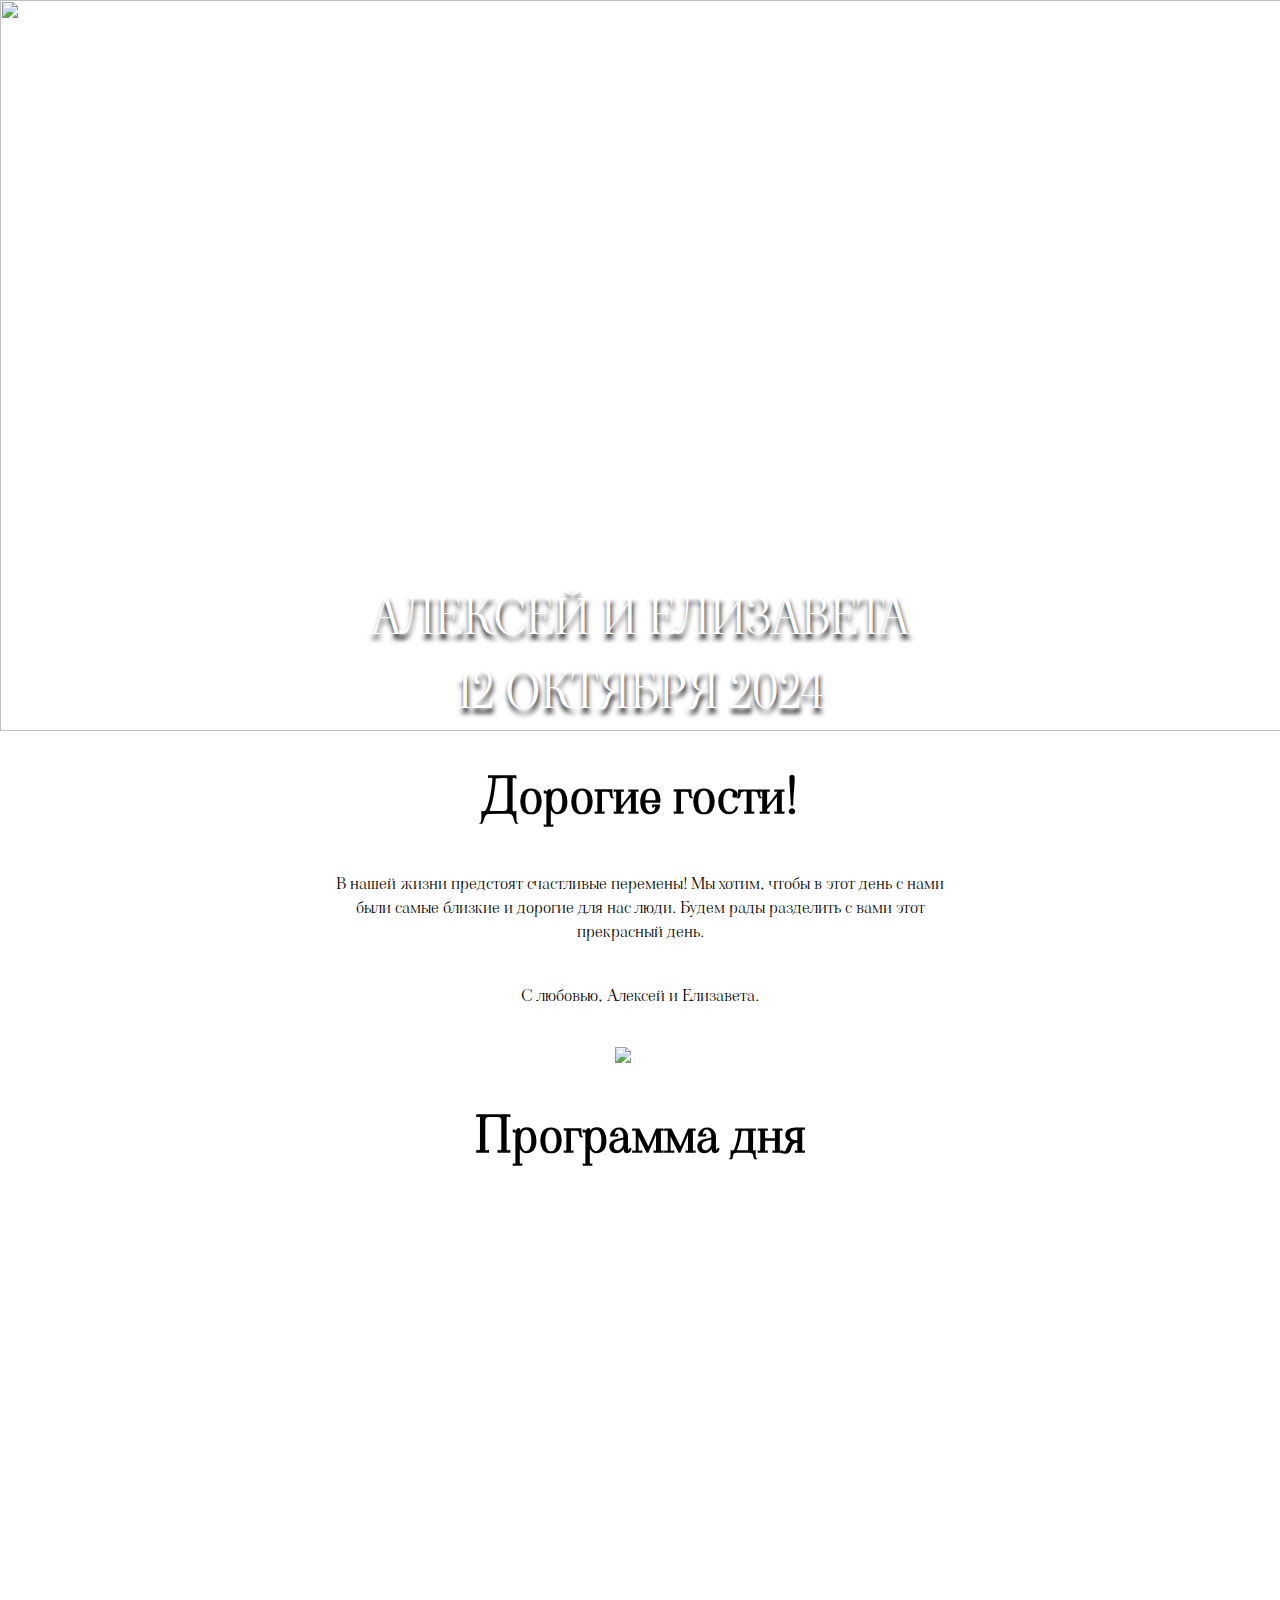
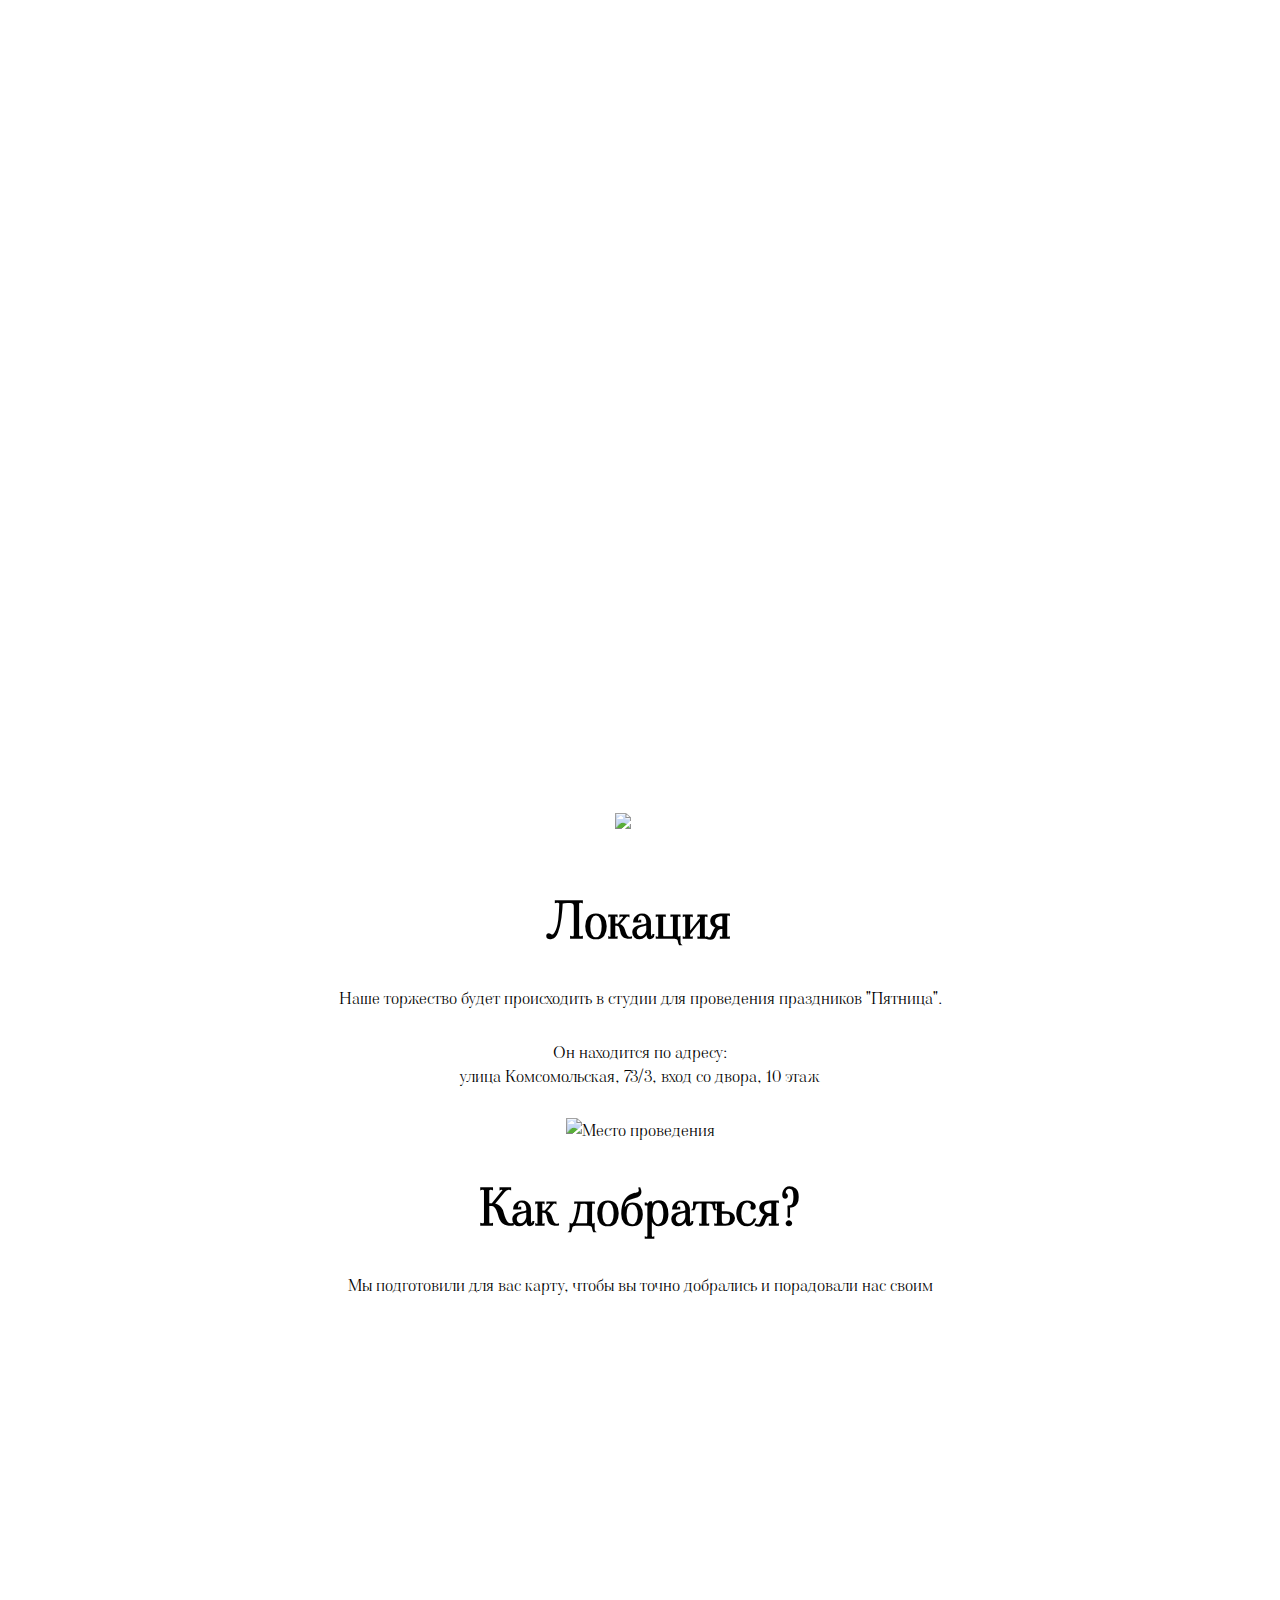
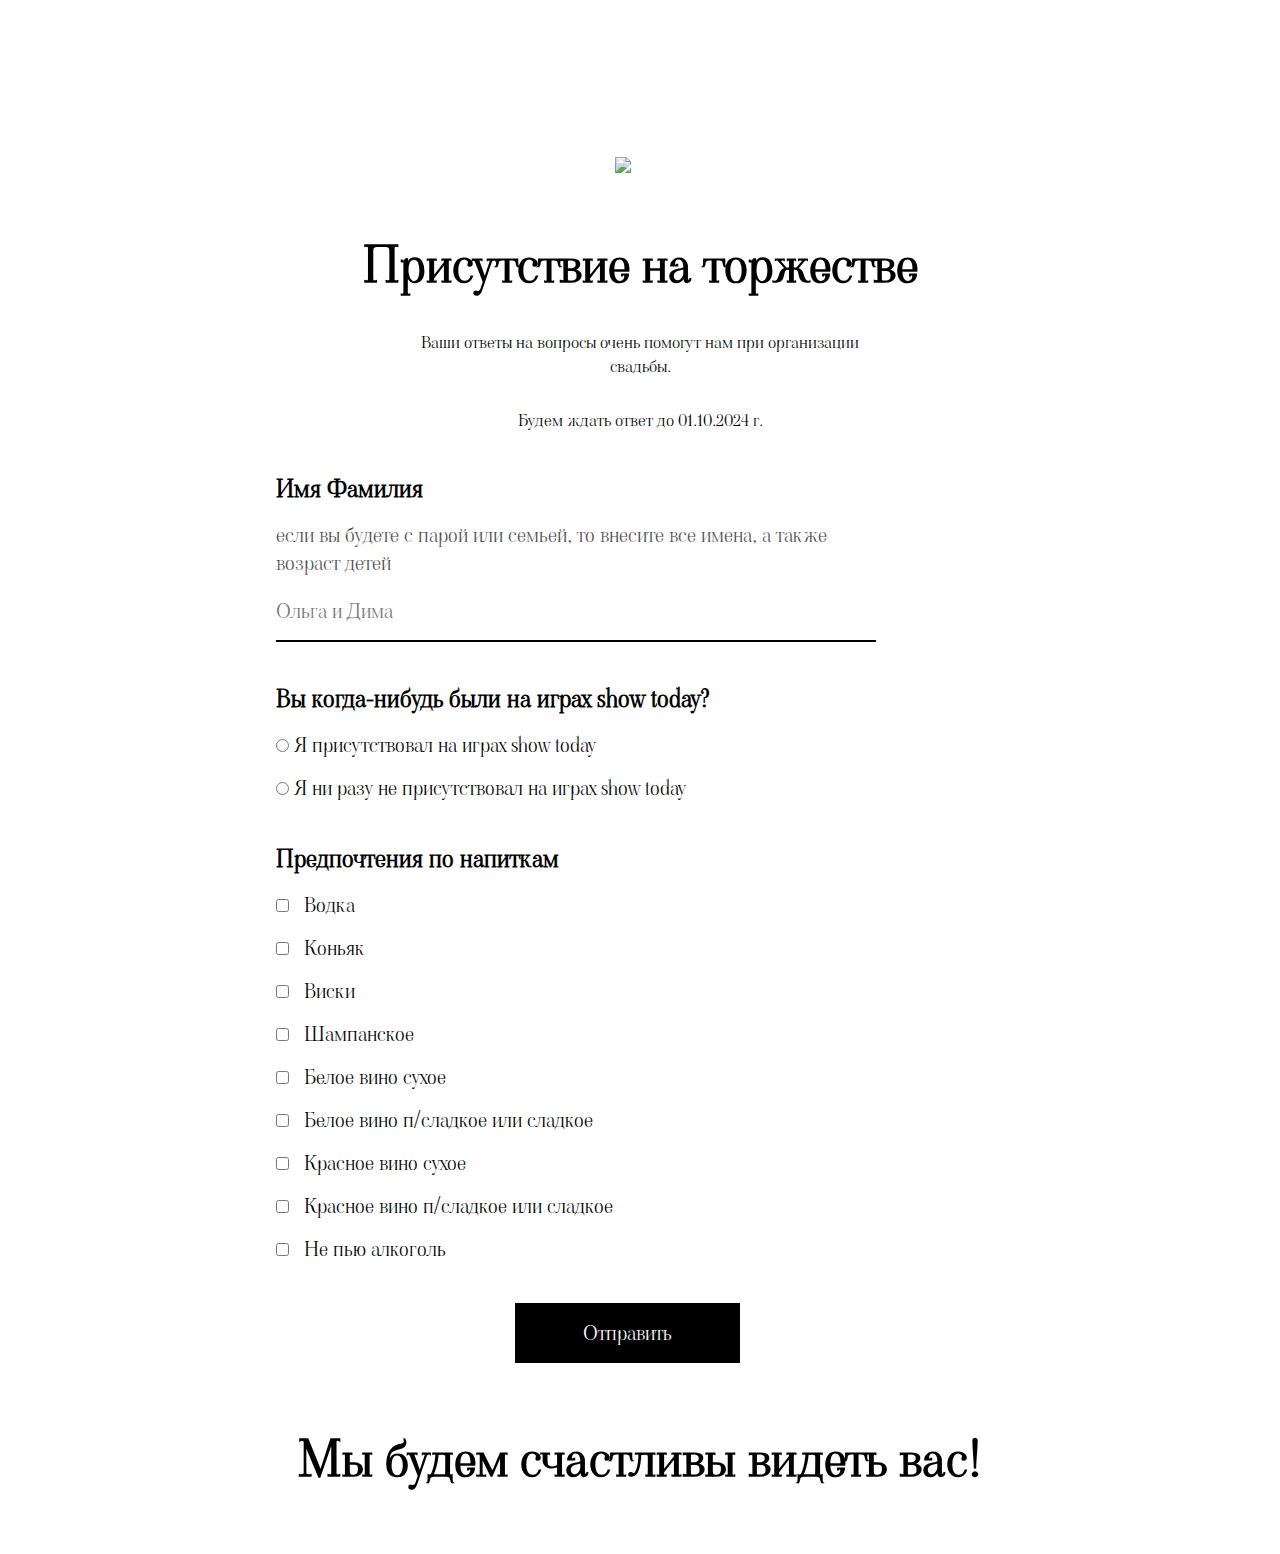
==== Index.html @ 11868c15 "first" ====
<!DOCTYPE html>
<html lang="en">
<head>
  <meta charset="UTF-8">
  <meta name="viewport" content="width=device-width, initial-scale=1.0">
  <link rel="stylesheet" href="./style.css">
  <title>Приглашение</title>
</head>
<body>
  <header class="hidden">
    <div>
      <img src="./Images/Header_Image.jpg" class="image"></img>
    </div>

    <div class="header">
      <div class="header-text">Алексей и Елизавета</div>
      
      <div class="header-text date">12 октября 2024</div>
    </div>
  </header>

  <main>
    <section>
      <div class="timing">
        <div class="timing fade-in-up">
          <div class="title">Дорогие гости!</div>
          
          <div class="text">
            В нашей жизни предстоят счастливые перемены!
            Мы хотим, чтобы в этот день с нами были самые
            близкие и дорогие для нас люди.
            Будем рады разделить с вами этот прекрасный день.
          </div>
        </div>

        <div class="text fade-in-up">С любовью, Алексей и Елизавета.</div>

        <div class="dots">
          <img src="./Images/three-dots.svg">
        </div>

        <div class="title fade-in-up">Программа дня</div>

        <div class="block">
          <div class="event">

            <div class="event-img marker">
              <img src="./Images/Marker.svg">
            </div>

            <div class="event-text">
              <div class="timing-text time">16:00</div>

              <div class="timing-text">Сбор гостей в ЗАГСе</div>

              <div class="timing-text commit">
                Просим взять с собой хорошее настроение и свои улыбки. 
                ЗАГС находится по адресу: ул.Пушкина 62.<br>
                (по желанию)
              </div>
            </div>
          </div>

          <div class="event">
            <div class="event-img">
              <img src="./Images/wedding.svg">
            </div>

            <div class="event-text">
              <div class="timing-text time">16:15</div>

              <div class="timing-text">Свадебная церемония </div>

              <div class="timing-text commit">Вам понадобятся носовые платочки</div>
            </div>
          </div>

          <div class="event">
            <div class="event-img">
              <img src="./Images/party.svg">
            </div>

            <div class="event-text">
              <div class="timing-text time">21:00</div>

              <div class="timing-text">Свадебная вечеринка</div>

              <div class="timing-text commit">Можно расслабиться и получить удовольствие</div>
            </div>
          </div>

          <div class="event">
            <div class="event-img">
              <img src="https://static.tildacdn.com/tild3139-3031-4264-a464-363431303034/LOGO_BLACK_3.png">
            </div>

            <div class="event-text">
              <div class="timing-text time">21:30</div>

              <div class="timing-text">ShowToday</div>

              <div class="timing-text commit">Настал момент развлечений</div>
            </div>
          </div>

          <div class="event">
            <div class="event-img">
              <img src="./Images/dance.svg">
            </div>

            <div class="event-text">
              <div class="timing-text time">23:30</div>

              <div class="timing-text">Отрыв по полной</div>

              <div class="timing-text commit">Вечеринка только начинается</div>
            </div>
          </div>

          <div class="event">
            <div class="event-img">
              <div class="end-img">
                <img src="./Images/End_Event.svg">
              </div>
            </div>

            <div class="event-text">
              <div class="timing-text time">02:00</div>

              <div class="timing-text">Окончание мероприятия</div>

              <div class="timing-text commit">К сожалению, даже такой прекрасный вечер может закончиться</div>
            </div>
          </div>
        </div>

        <div class="dots">
          <img src="./Images/three-dots.svg">
        </div>
      </div>
    </section>

    <section class="location">
      <div class="place">
        <div class="place-text title fade-in-up">Локация</div>

        <div class="place-text fade-in-up">
          Наше торжество будет происходить в студии для проведения праздников "Пятница".
        </div>

        <div class="place-text fade-in-up">
          Он находится по адресу:<br>
          улица Комсомольская, 73/3, вход со двора, 10 этаж
        </div>
        
        <div class="place-img fade-in-up">
          <img src="./Images/Place.jpg" alt="Место проведения">
        </div>
      </div>
      
      <div class="place fade-in-up">
        <div class="place-text title">Как добраться?</div>

        <div class="place-text fade-in-up">
          Мы подготовили для вас карту, чтобы вы точно добрались и порадовали нас своим
        </div>

        <iframe
          class="frame fade-in-up"
          src=
          "https://yandex.ru/map-widget/v1/?um=constructor%3Ade25fb32979e032f935691d5a0a0dca4a76cce56bb07518960fdb84c54fb6873&amp;source=constructor"
          frameborder="0">
        </iframe>
      </div>

      <div class="dots">
        <img src="./Images/three-dots.svg">
      </div>
    </section>

    <section class="location fade-in-up">
      <div class="place">
        <div class="place-text title">Присутствие на торжестве</div>

        <div class="place-text">
          Ваши ответы на вопросы очень помогут нам при организации<br/> свадьбы.
        </div>

        <div class="place-text">Будем ждать ответ до 01.10.2024 г.</div>
      </div>
    </section>

    <form action="telegram.php" method="post" class="form">
      <div class="name fade-in-up" >
        <label class="nameform-text subTitle">Имя Фамилия</label>
        <label  class="form-text subText">если вы будете с парой или семьей, то внесите все имена, а также возраст детей</label>
        <input class="name-input" name="name" required placeholder="Ольга и Дима"></input>
      </div>

      <div class="visit fade-in-up">
        <div class="subTitle">Вы когда-нибудь были на играх show today?</div>
        <label class="form-text">
        <input name="visit" type="radio" name="uniqueRadio">
          <span> Я присутствовал на играх show today</span>
        </label>
        <label class="form-text">
          <input name="visit" type="radio" name="uniqueRadio">
          <span> Я ни разу не присутствовал на играх show today</span>
        </label>
      </div>

      <div class="drink fade-in-up">
        <div class="subTitle">Предпочтения по напиткам</div>
        <label class="container">
          <input name="drink" type="checkbox">

          <span>Водка</span>
      </label>

      <label class="container">
        <input name="drink"type="checkbox">

        <span>Коньяк</span>
      </label>

      <label class="container">
        <input name="drink"type="checkbox">

        <span>Виски</span>
      </label>

      <label class="container">
        <input name="drink" type="checkbox">

        <span>Шампанское</span>
      </label>

      <label class="container">
        <input name="drink" type="checkbox">

        <span>Белое вино сухое</span>
      </label>

      <label class="container">
        <input name="drink" type="checkbox">

        <span>Белое вино п/сладкое или сладкое</span>
      </label>

      <label class="container">
        <input name="drink" type="checkbox">

        <span>Красное вино сухое</span>
      </label>

      <label class="container">
        <input name="drink" type="checkbox">

        <span>Красное вино п/сладкое или сладкое</span>
      </label>

      <label class="container">
        <input name="drink" type="checkbox">

        <span>Не пью алкоголь</span>
      </label>
      </div>
      <button type="submit" class="form-button">
        <span class="button-text">
          Отправить
        </span>
      </button>
    </form>
  </main>
  <footer>
    <div class="footer title">
      Мы будем счастливы видеть вас!
    </div>
  </footer>
  
  <script src="https://code.jquery.com/jquery-3.6.3.js"></script>
  <script src="https://unpkg.com/axios/dist/axios.min.js"></script>
  <script src="./main.js"></script>
</body>
</html>
---- style.css ----
@import url('https://fonts.googleapis.com/css2?family=Viaoda+Libre&display=swap');

* {
	padding: 0px;
	margin: 0px;
	border: none;
}

*,
*::before,
*::after {
	box-sizing: border-box;
}

/* Links */

a, a:link, a:visited  {
    text-decoration: none;
}

a:hover  {
    text-decoration: none;
}

/* Common */

aside, nav, footer, header, section, main {
	display: block;
}

h1, h2, h3, h4, h5, h6, p {
    font-size: inherit;
	font-weight: inherit;
}

ul, ul li {
	list-style: none;
}

img {
	vertical-align: top;
}

img, svg {
	max-width: 100%;
	height: auto;
}

address {
  font-style: normal;
}

/* Form */

input, textarea, button, select {
	font-family: inherit;
    font-size: inherit;
    color: inherit;
    background-color: transparent;
}

input::-ms-clear {
	display: none;
}

button, input[type="submit"] {
    display: inline-block;
    box-shadow: none;
    background-color: transparent;
    background: none;
    cursor: pointer;
}

input:focus, input:active,
button:focus, button:active {
    outline: none;
}

button::-moz-focus-inner {
	padding: 0;
	border: 0;
}

label {
	cursor: pointer;
}

legend {
	display: block;
}

.hidden {
  opacity: 0;
}

header {
  transition: all 5s ease;
}

.image {
  width: 1550px;
  height: 731px;
  background-size: cover;
  object-fit: cover; 
  object-position: center; 
  position: relative;
}

.header {
  display: flex;
  align-items: center;
  justify-content: space-around;
  flex-direction: column;
  position: relative;
  bottom: 150px;
}


.header-text {
  color: #ffffff;
  font-size: 48px;
  font-family: "Viaoda Libre", serif;
  font-style: normal;
  line-height: 1.55;
  font-weight: 400;
  text-transform: uppercase;
  background-position: center center;
  text-shadow: 1px 5px 5px #000;
}

.timing {
  margin-top: -60px;
  display: flex;
  justify-content: center;
  align-items: center;
  flex-direction: column;
  font-size: 17px;
  font-family: "Viaoda Libre", serif;
  gap: 40px;
}

.title {
  font-size: 50px;
  font-style: normal;
  font-weight: 900;
}

@keyframes fadeInUp {
  from {
    transform: translateY(50px);
    opacity: 0;
  }
  to {
    transform: translateY(0);
    opacity: 1;
  }
}

.fade-in-up {
  animation: 0.75s both fadeInUp;
} 

.text {
  display: flex;
  align-items: center;
  justify-content: center;
  text-align: center;
  width: 50%;
}

.dots {
  width: 50px;
  height: 12px; 
}

.block{
  display: flex;
  justify-content: center;
  align-items: center;
  flex-direction: column;
  row-gap: 80px;
  margin: 0 5%;
}
.event {
  display: flex;
  width: 100%;
}

.event-img {
  padding-top: 40px;
  width: 40px;
  height: 40px;
}

.marker {
  height: 33px;
  width: 33px;
}

.event-text {
  padding-left: 30px;
  display: flex;
  justify-content: start;
  flex-direction: column;
  row-gap: 10px;
  font-size: 25px;
  font-family: "Viaoda Libre", serif;
}

.commit {
  font-size: 18px;
  opacity: 0.7;
}

.time {
  font-size: 30px;
  font-weight: 900;
}

.location {
  margin-top: 60px;
  display: flex;
  align-items: center;
  justify-content: center;
  flex-direction: column;
  row-gap: 30px;
}

.frame {
  width: 500px;
  height: 400px;
}

.place {
  display: flex;
  justify-content: center;
  align-items: center;
  flex-direction: column;
  font-size: 17px;
  font-family: "Viaoda Libre", serif;
  text-align: center;
  row-gap: 30px;
}

.place-img {
  object-fit: cover; 
  object-position: bottom; 
  width: 500px;
}

.form {
  display: flex;
  justify-content: center;
  align-items: center;
  flex-direction: column;
  row-gap: 40px;
  margin: 40px 5%;
  font-family: "Viaoda Libre", serif;
  font-size: 20px;
  width: 80%;
}

.name {
  display: flex;
  flex-direction: column;
  justify-content: start;
  align-items: start;
  row-gap: 15px;
  width: 600px;

}

.subTitle {
  font-size: 24px;
  font-weight: 900;
}

.subText {
  opacity: 0.7;
}

.name-input {
  margin-top: -10px;
  border-bottom: 2px solid #000;
  width: 100%;
  height: 60px;
}

.visit {
  display: flex;
  flex-direction: column;
  justify-content: start;
  align-items: start;
  row-gap: 15px;
  width: 600px;
}

.drink {
  display: flex;
  flex-direction: column;
  justify-content: start;
  align-items: start;
  row-gap: 15px;
  width: 600px;
}

input[type="checkbox"] {
  margin-right: 10px;
}

.form-button {
margin-left: 10%;
background-color: #000;
width: 225px;
height: 60px;
}

.button-text {
  font-family: "Viaoda Libre", serif;
  font-size: 20px;
  color: #fff;
}

.footer {
  display: flex;
  justify-content: center;
  align-items: center;
  flex-direction: column;
  row-gap: 40px;
  margin: 60px 5%;
  font-family: "Viaoda Libre", serif;
  text-align: center;
}

@media (max-width: 811px) {
  .image{
    width: 810px;
    height: 668px;
  }
  
  .header-text {
    font-size: 42px;
  }
  .marker {
    width: 40px;
  }
}

@media (max-width: 428px) {
  .image{
    width: 428px;
    height: 668px;
  }

  .header-text {
    font-size: 32px;
  }

  .timing {
    padding-top: 30px;
  }
  .title {
    font-size: 42px;
  }

  .text {
    width: 80%;
  }

  .marker {
    margin-top: 10px;
    width: 90px;
  }

  .end-img {
    width: 40px;
  }

  .place-text {
    width: 80%;
  }

  .frame{
    width: 80%;
  }

  .name {
    width: 80%;
  }

  .subText{
    font-size: 17px;
  }

  .visit {
    width: 80%;
  }

  .drink {
    width: 80%;
  }
}
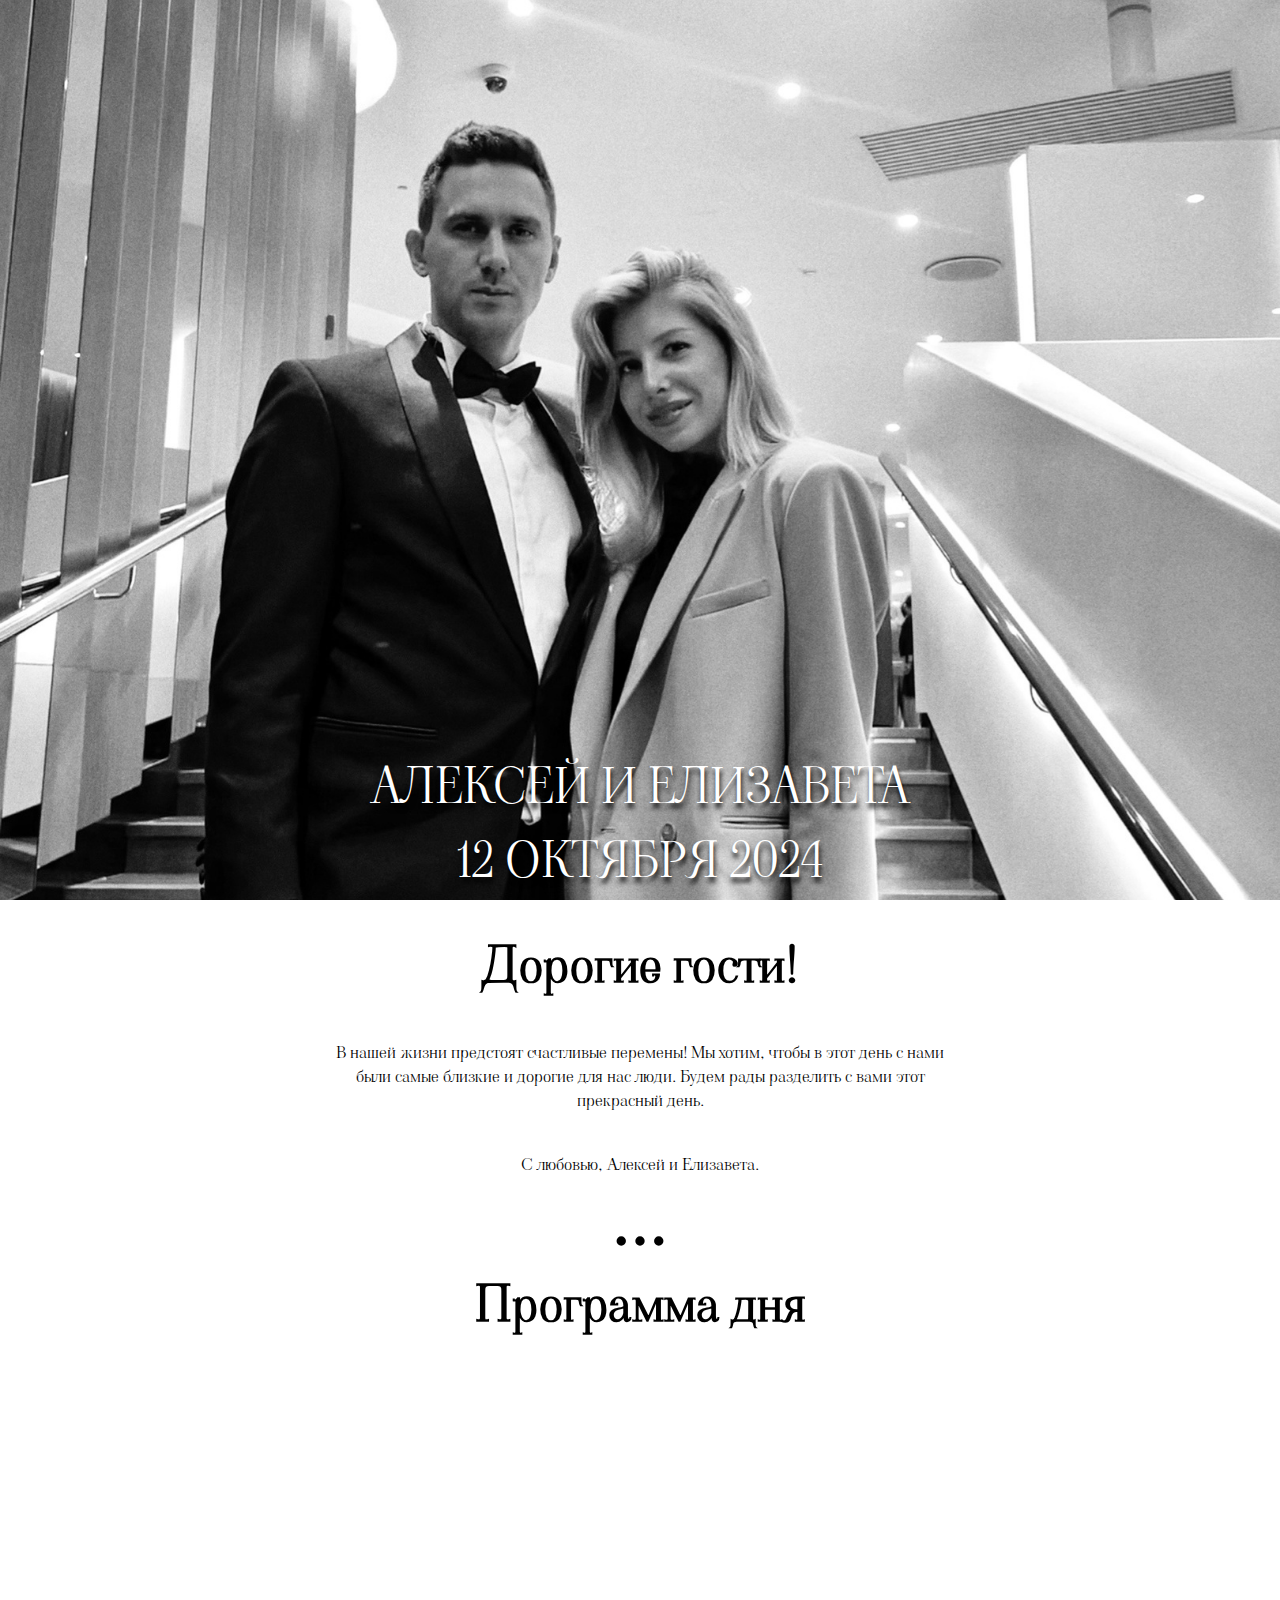
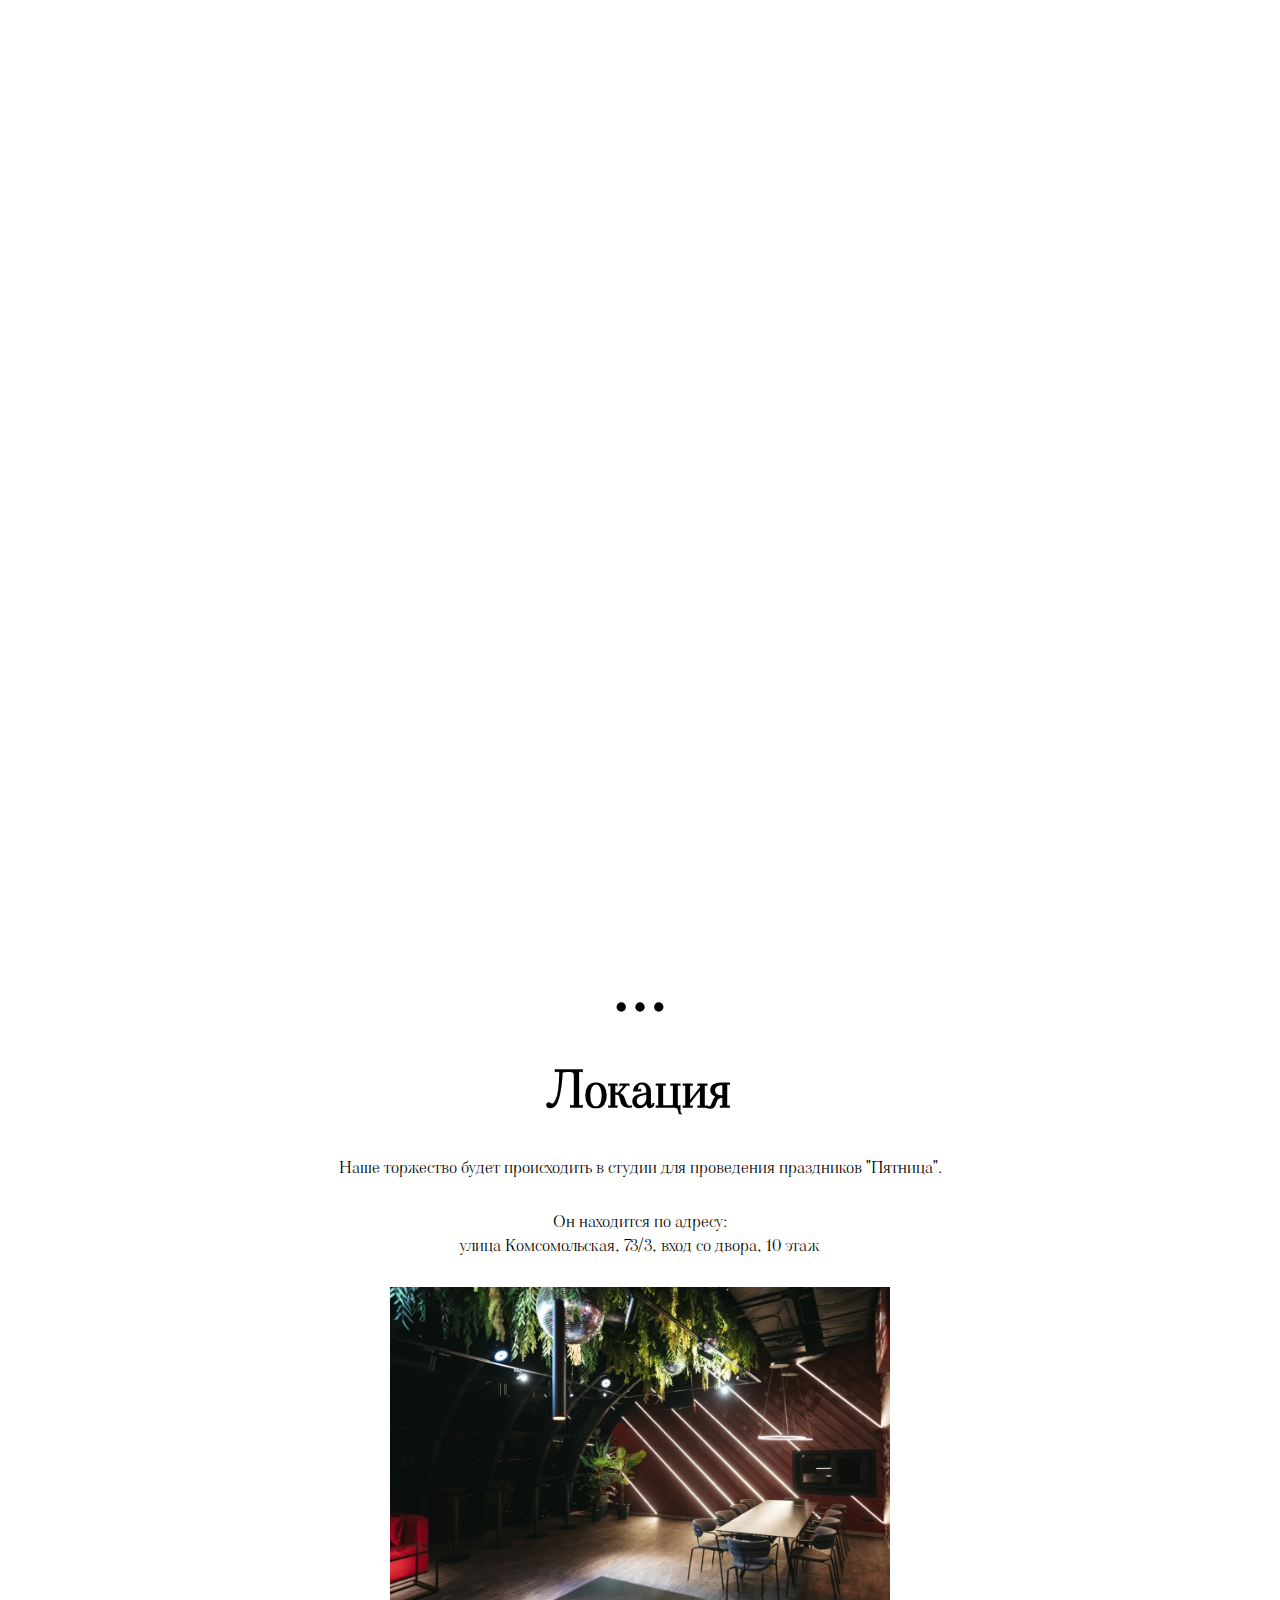
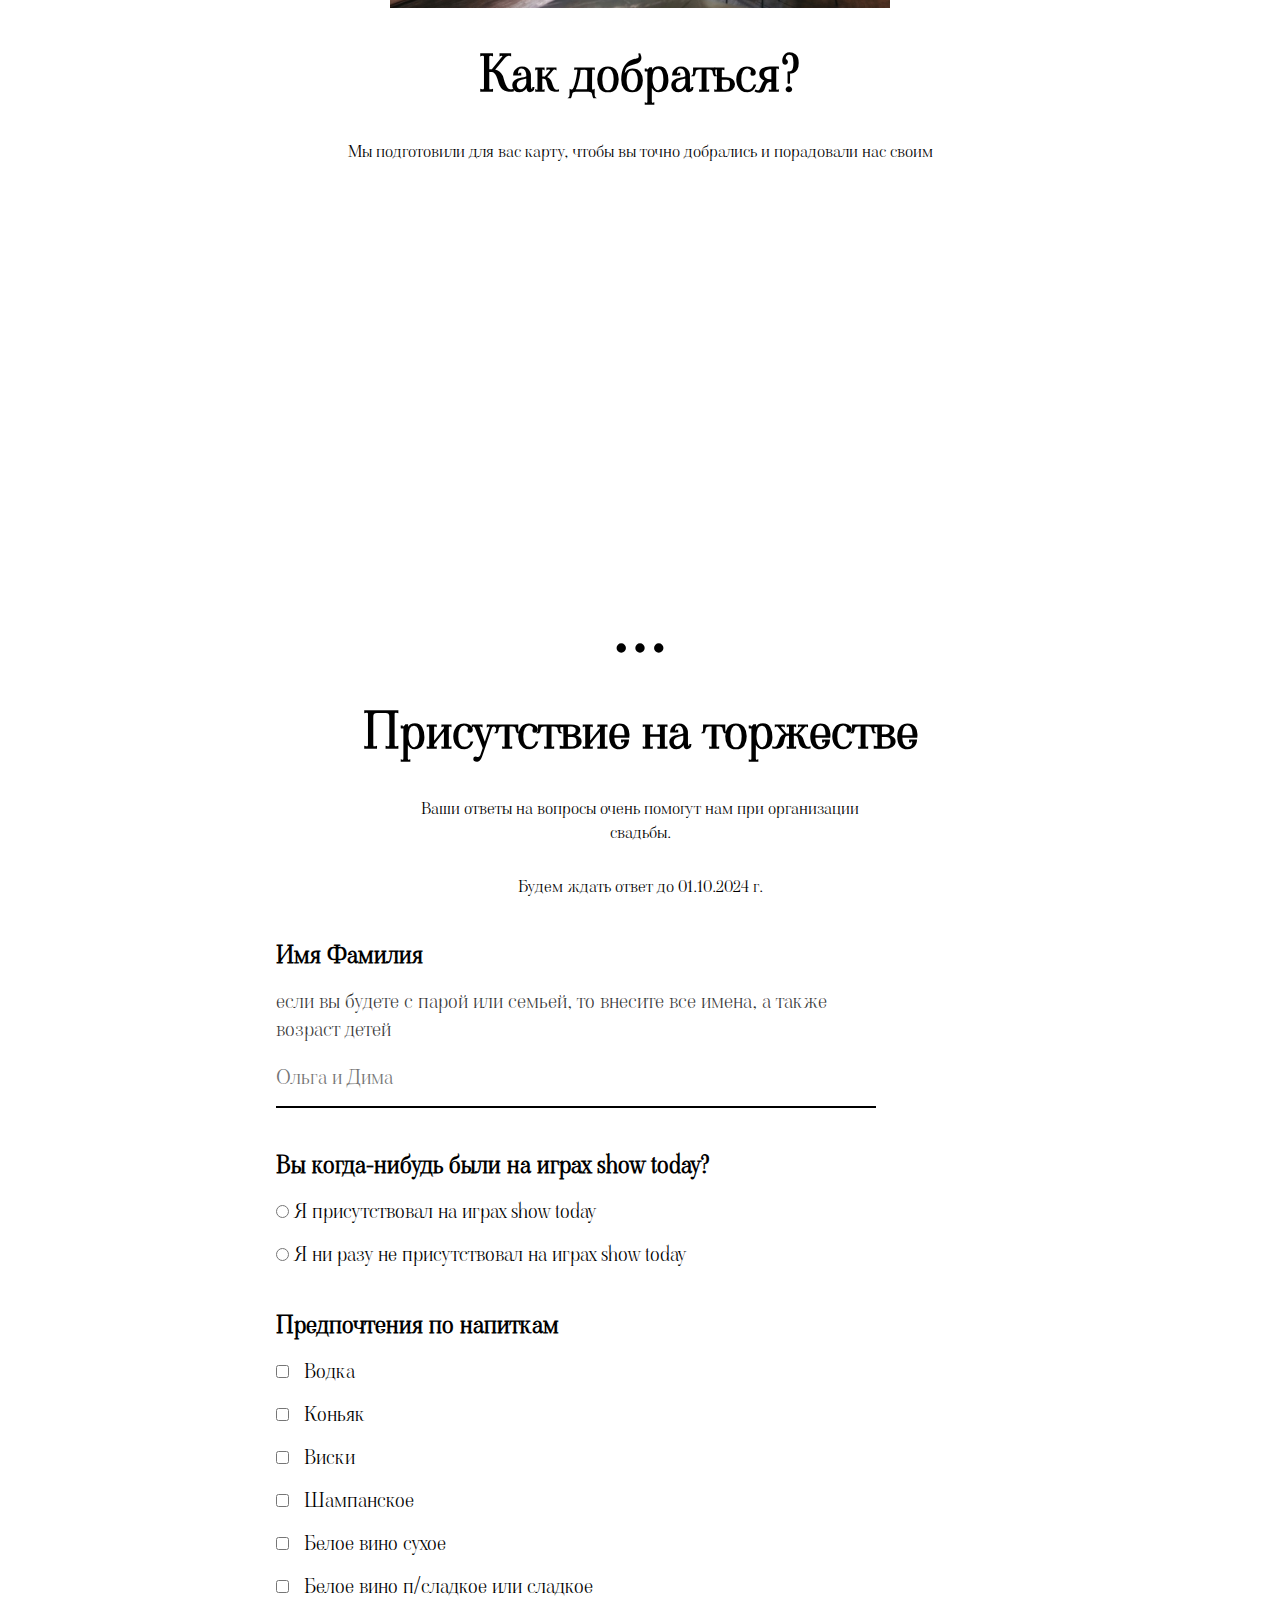
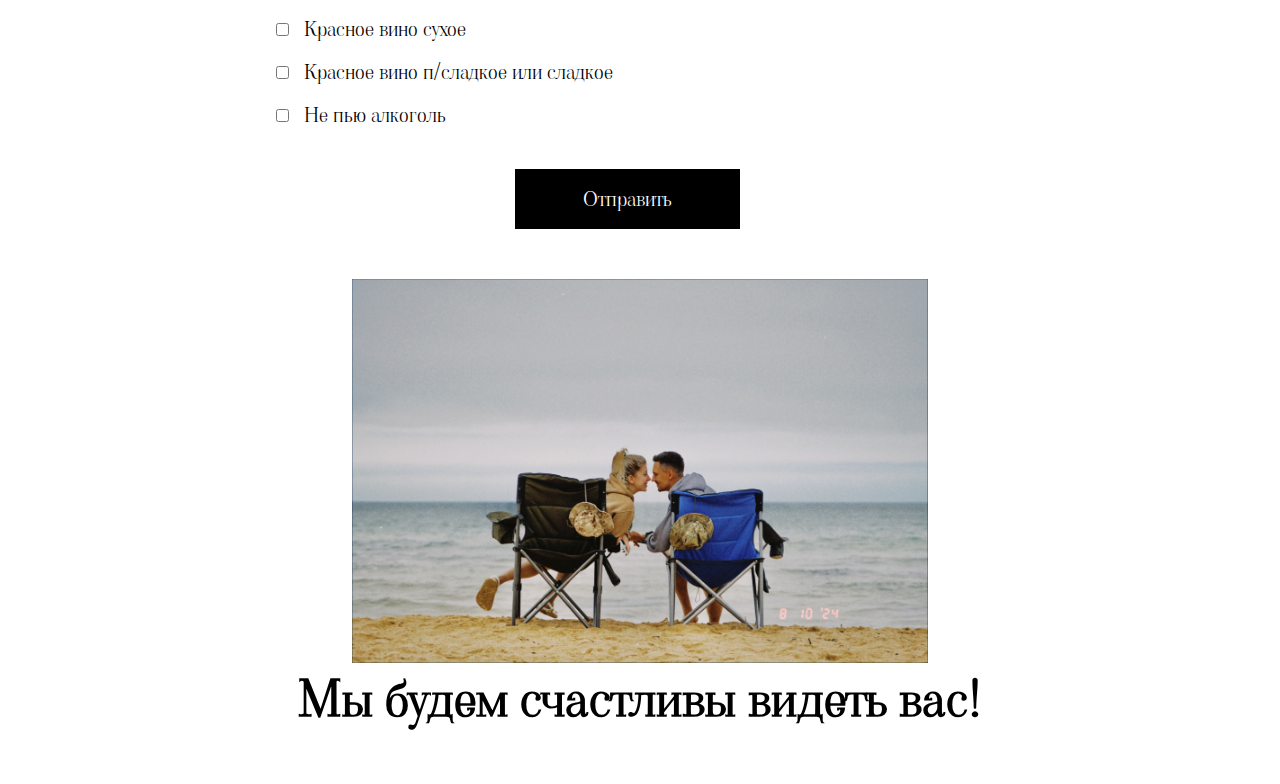
==== commit 3042e38a: "first" ====
--- a/Index.html
+++ b/Index.html
@@ -265,15 +265,18 @@
         <span>Не пью алкоголь</span>
       </label>
       </div>
-      <button type="submit" class="form-button">
+      <button type="submit" class="form-button fade-in-up">
         <span class="button-text">
           Отправить
         </span>
       </button>
     </form>
   </main>
-  <footer>
-    <div class="footer title">
+  <footer class="footer">
+    <div>
+      <img class="images fade-in-up" src="./Images/Footer-Image.jpg" alt="Фото вместе">
+    </div>
+    <div class="title fade-in-up">
       Мы будем счастливы видеть вас!
     </div>
   </footer>
--- a/style.css
+++ b/style.css
@@ -94,12 +94,13 @@
 }
 
 header {
-  transition: all 5s ease;
+  transition: all 2s ease;
 }
 
 .image {
-  width: 1550px;
-  height: 731px;
+  box-sizing: border-box;
+  width: 100vw;
+  height: 100vh;
   background-size: cover;
   object-fit: cover; 
   object-position: center; 
@@ -157,7 +158,7 @@
 }
 
 .fade-in-up {
-  animation: 0.75s both fadeInUp;
+  animation: 1.5s both fadeInUp;
 } 
 
 .text {
@@ -254,7 +255,7 @@
   align-items: center;
   flex-direction: column;
   row-gap: 40px;
-  margin: 40px 5%;
+  margin: 40px 5% 15px;
   font-family: "Viaoda Libre", serif;
   font-size: 20px;
   width: 80%;
@@ -276,7 +277,7 @@
 }
 
 .subText {
-  opacity: 0.7;
+  color: #000000C7;
 }
 
 .name-input {
@@ -326,10 +327,16 @@
   justify-content: center;
   align-items: center;
   flex-direction: column;
-  row-gap: 40px;
-  margin: 60px 5%;
+  margin: 50px 5%;
   font-family: "Viaoda Libre", serif;
   text-align: center;
+}
+
+.images {
+  display: flex;
+  justify-content: center;
+  width: 45vw;
+  height: auto;
 }
 
 @media (max-width: 811px) {
@@ -360,7 +367,7 @@
     padding-top: 30px;
   }
   .title {
-    font-size: 42px;
+    font-size: 32px;
   }
 
   .text {
@@ -399,4 +406,12 @@
   .drink {
     width: 80%;
   }
+
+  .footer {
+    margin: 15px 5%;
+  }
+
+  .images{
+    width: 100%;
+  }
 }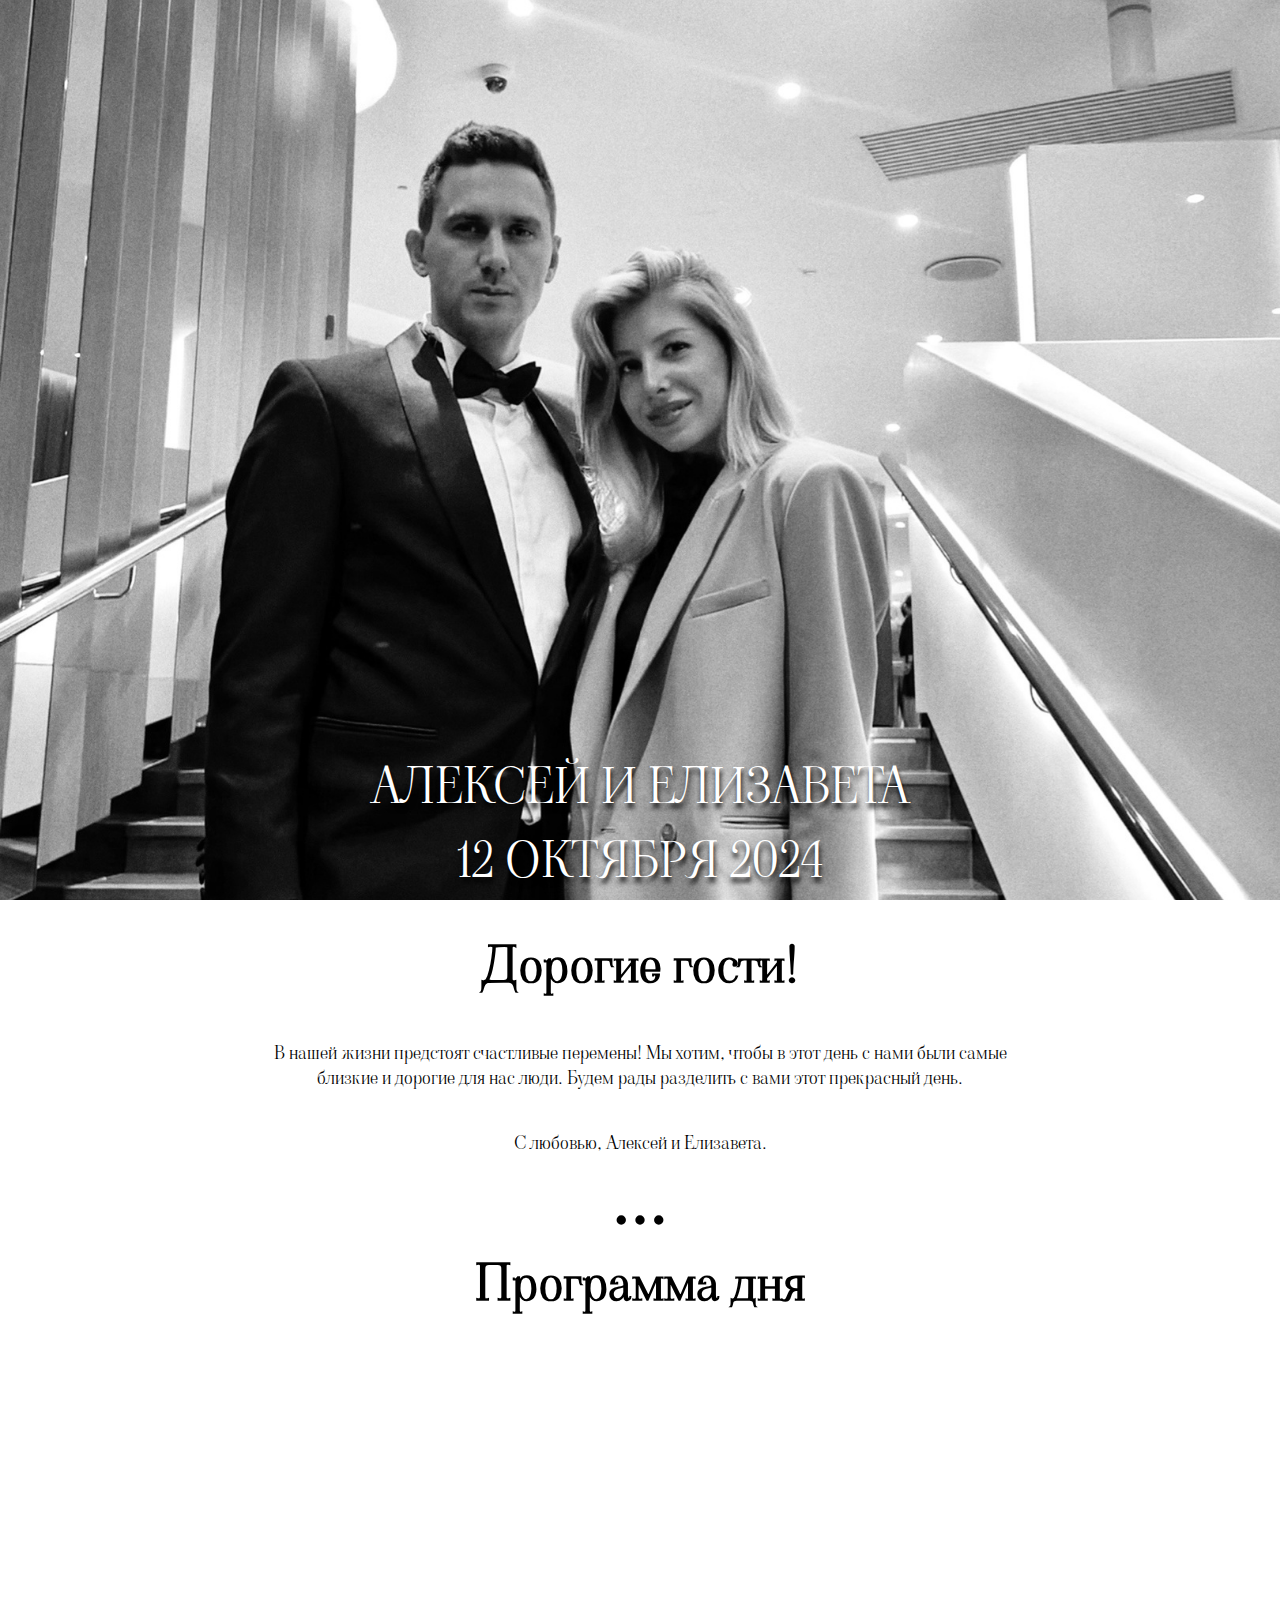
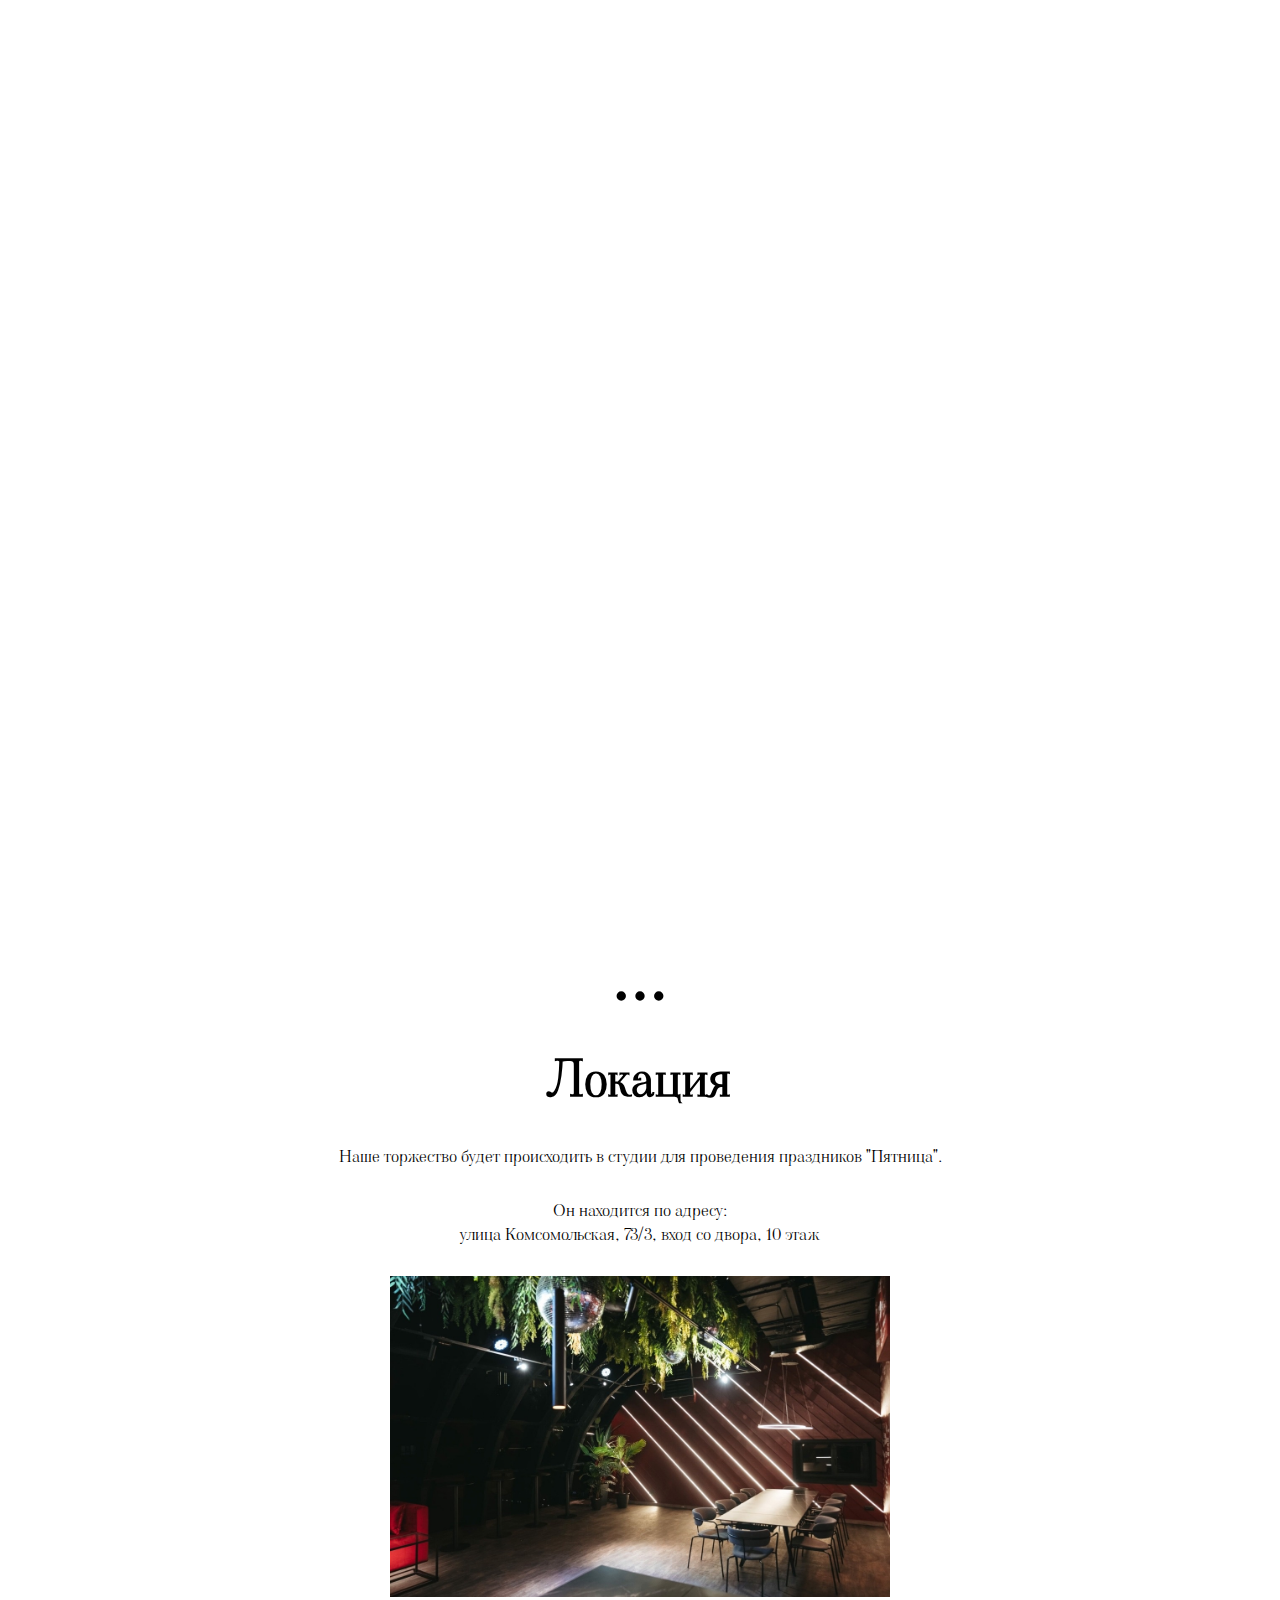
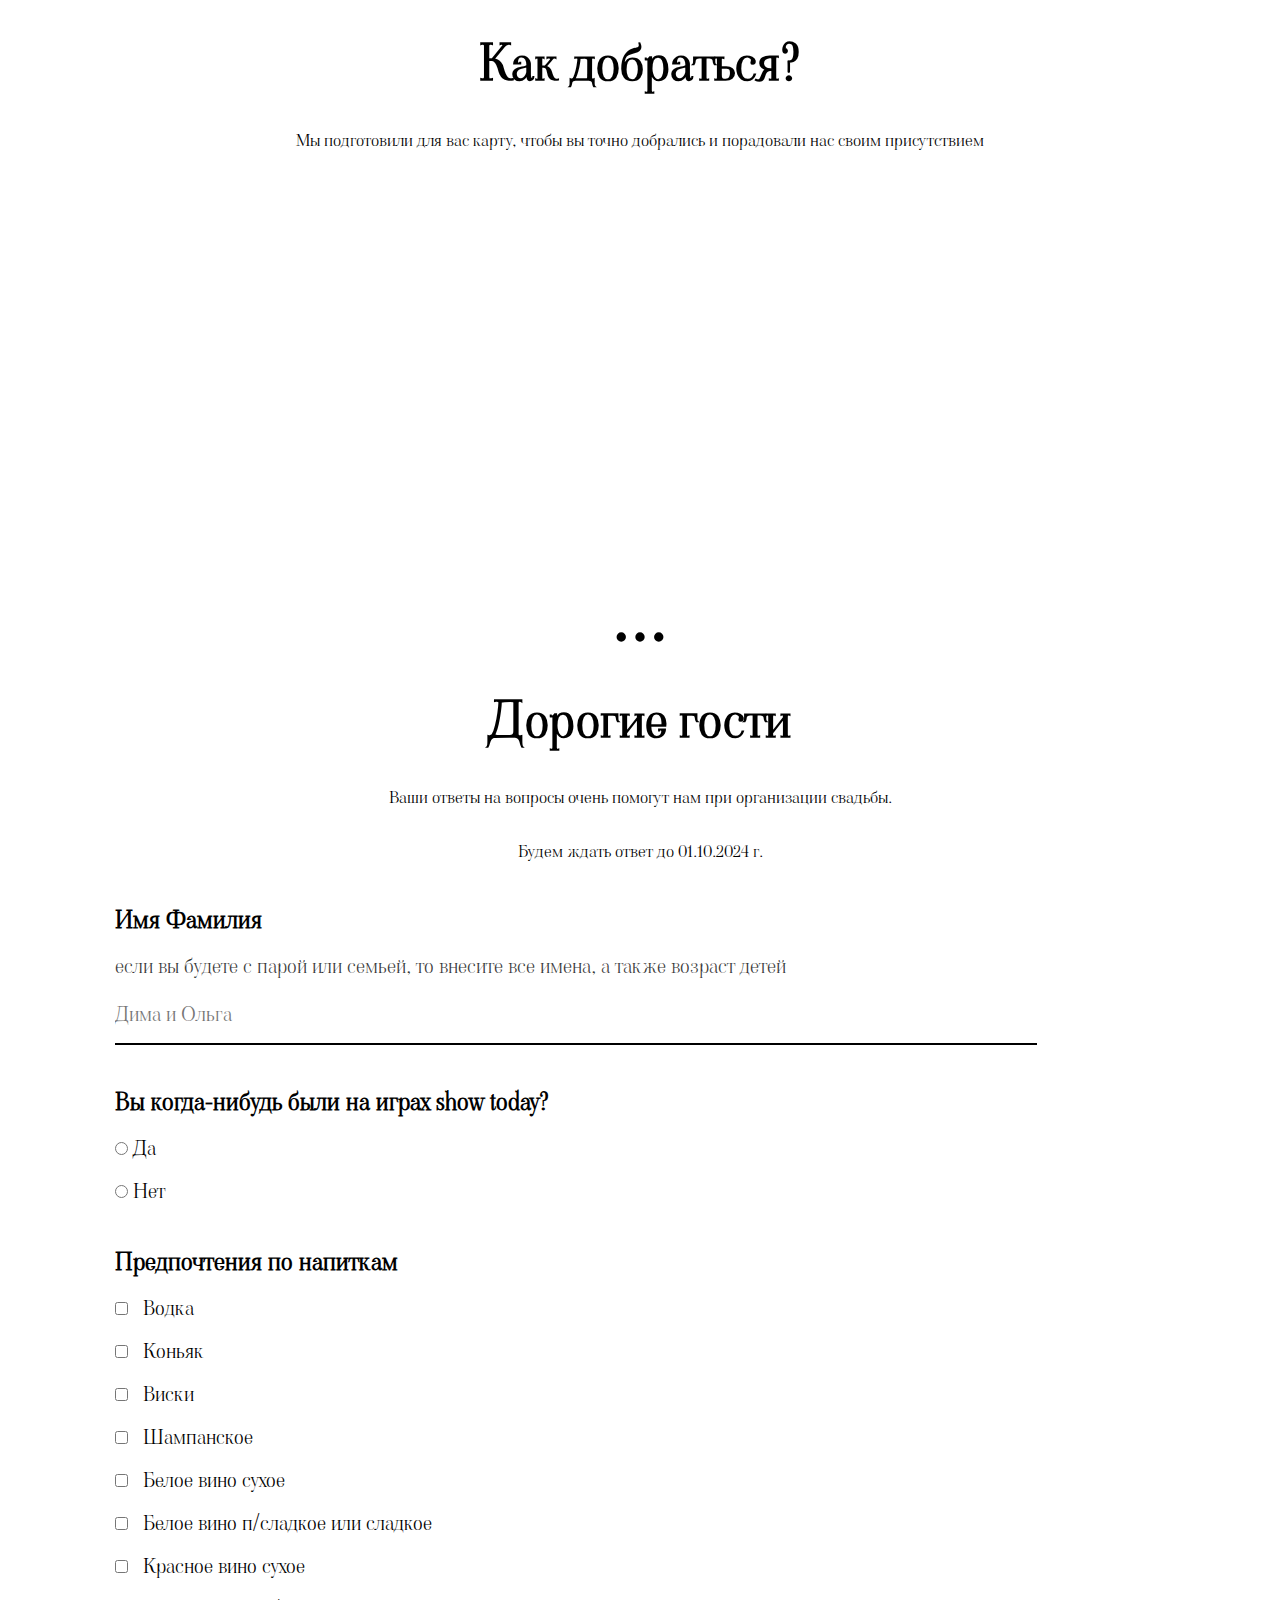
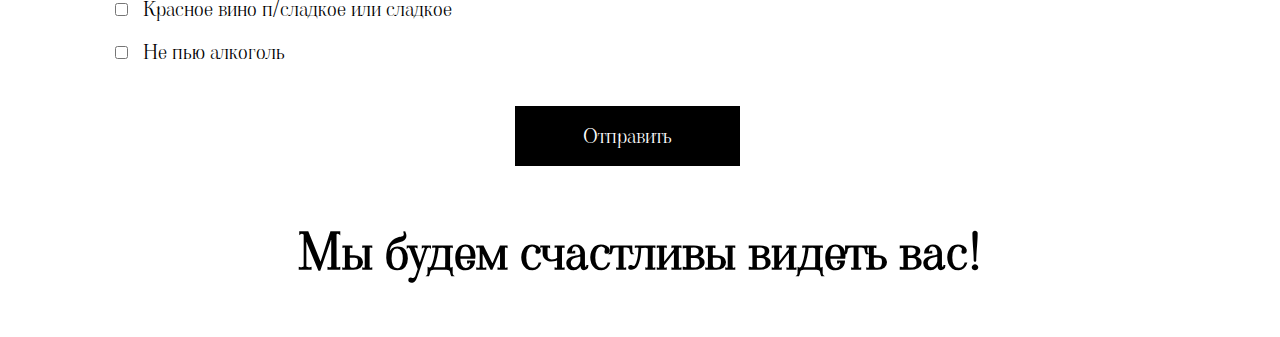
==== commit 0db3dd46: "First" ====
--- a/Index.html
+++ b/Index.html
@@ -9,7 +9,7 @@
 <body>
   <header class="hidden">
     <div>
-      <img src="./Images/Header_Image.jpg" class="image"></img>
+      <img src="./Images/Header_Image.jpg" loading="lazy" class="image"></img>
     </div>
 
     <div class="header">
@@ -36,7 +36,7 @@
         <div class="text fade-in-up">С любовью, Алексей и Елизавета.</div>
 
         <div class="dots">
-          <img src="./Images/three-dots.svg">
+          <img src="./Images/three-dots.svg" loading="lazy">
         </div>
 
         <div class="title fade-in-up">Программа дня</div>
@@ -45,25 +45,30 @@
           <div class="event">
 
             <div class="event-img marker">
-              <img src="./Images/Marker.svg">
+              <img src="./Images/Marker.svg" loading="lazy">
             </div>
 
             <div class="event-text">
               <div class="timing-text time">16:00</div>
 
-              <div class="timing-text">Сбор гостей в ЗАГСе</div>
-
+              <div class="timing-text">
+                  Сбор гостей в ЗАГСе 
+              </div>
+
+              <div class="timing-text commit">
+                (по желанию)
+              </div>
+              
               <div class="timing-text commit">
                 Просим взять с собой хорошее настроение и свои улыбки. 
                 ЗАГС находится по адресу: ул.Пушкина 62.<br>
-                (по желанию)
-              </div>
-            </div>
-          </div>
-
-          <div class="event">
-            <div class="event-img">
-              <img src="./Images/wedding.svg">
+              </div>
+            </div>
+          </div>
+
+          <div class="event">
+            <div class="event-img">
+              <img src="./Images/wedding.svg" loading="lazy">
             </div>
 
             <div class="event-text">
@@ -77,7 +82,7 @@
 
           <div class="event">
             <div class="event-img">
-              <img src="./Images/party.svg">
+              <img src="./Images/party.svg" loading="lazy">
             </div>
 
             <div class="event-text">
@@ -91,7 +96,10 @@
 
           <div class="event">
             <div class="event-img">
-              <img src="https://static.tildacdn.com/tild3139-3031-4264-a464-363431303034/LOGO_BLACK_3.png">
+              <img 
+              src="https://static.tildacdn.com/tild3139-3031-4264-a464-363431303034/LOGO_BLACK_3.png"
+              loading="lazy"
+              >
             </div>
 
             <div class="event-text">
@@ -105,7 +113,7 @@
 
           <div class="event">
             <div class="event-img">
-              <img src="./Images/dance.svg">
+              <img src="./Images/dance.svg" loading="lazy">
             </div>
 
             <div class="event-text">
@@ -120,7 +128,7 @@
           <div class="event">
             <div class="event-img">
               <div class="end-img">
-                <img src="./Images/End_Event.svg">
+                <img src="./Images/End_Event.svg" loading="lazy">
               </div>
             </div>
 
@@ -135,7 +143,7 @@
         </div>
 
         <div class="dots">
-          <img src="./Images/three-dots.svg">
+          <img src="./Images/three-dots.svg" loading="lazy">
         </div>
       </div>
     </section>
@@ -154,7 +162,7 @@
         </div>
         
         <div class="place-img fade-in-up">
-          <img src="./Images/Place.jpg" alt="Место проведения">
+          <img src="./Images/Place.jpg" loading="lazy" alt="Место проведения">
         </div>
       </div>
       
@@ -162,105 +170,106 @@
         <div class="place-text title">Как добраться?</div>
 
         <div class="place-text fade-in-up">
-          Мы подготовили для вас карту, чтобы вы точно добрались и порадовали нас своим
-        </div>
-
-        <iframe
+          Мы подготовили для вас карту, чтобы вы точно добрались и порадовали нас своим присутствием
+        </div>
+
+        <iframe 
           class="frame fade-in-up"
           src=
           "https://yandex.ru/map-widget/v1/?um=constructor%3Ade25fb32979e032f935691d5a0a0dca4a76cce56bb07518960fdb84c54fb6873&amp;source=constructor"
+          loading="lazy"
           frameborder="0">
         </iframe>
       </div>
 
       <div class="dots">
-        <img src="./Images/three-dots.svg">
+        <img src="./Images/three-dots.svg" loading="lazy">
       </div>
     </section>
 
     <section class="location fade-in-up">
       <div class="place">
-        <div class="place-text title">Присутствие на торжестве</div>
+        <div class="place-text title">Дорогие гости</div>
 
         <div class="place-text">
-          Ваши ответы на вопросы очень помогут нам при организации<br/> свадьбы.
+          Ваши ответы на вопросы очень помогут нам при организации свадьбы.
         </div>
 
         <div class="place-text">Будем ждать ответ до 01.10.2024 г.</div>
       </div>
     </section>
 
-    <form action="telegram.php" method="post" class="form">
+    <form action="telegram.php" method="post" class="form" id="form">
       <div class="name fade-in-up" >
         <label class="nameform-text subTitle">Имя Фамилия</label>
         <label  class="form-text subText">если вы будете с парой или семьей, то внесите все имена, а также возраст детей</label>
-        <input class="name-input" name="name" required placeholder="Ольга и Дима"></input>
+        <input class="name-input" id="name" name="name" required placeholder="Дима и Ольга"></input>
       </div>
 
       <div class="visit fade-in-up">
         <div class="subTitle">Вы когда-нибудь были на играх show today?</div>
         <label class="form-text">
-        <input name="visit" type="radio" name="uniqueRadio">
-          <span> Я присутствовал на играх show today</span>
+        <input id="visit1" name="visit" type="radio" value="Да">
+          <span>Да</span>
         </label>
         <label class="form-text">
-          <input name="visit" type="radio" name="uniqueRadio">
-          <span> Я ни разу не присутствовал на играх show today</span>
+          <input id="visit2" name="visit" type="radio" value="Нет">
+          <span>Нет</span>
         </label>
       </div>
 
       <div class="drink fade-in-up">
         <div class="subTitle">Предпочтения по напиткам</div>
         <label class="container">
-          <input name="drink" type="checkbox">
+          <input id="drink1" class="drinked" class name="drink" type="checkbox" value="Водка">
 
           <span>Водка</span>
       </label>
 
       <label class="container">
-        <input name="drink"type="checkbox">
+        <input id="drink2" class="drinked" name="drink"type="checkbox" value="Коньяк">
 
         <span>Коньяк</span>
       </label>
 
       <label class="container">
-        <input name="drink"type="checkbox">
+        <input id="drink3" class="drinked" name="drink"type="checkbox" value="Виски">
 
         <span>Виски</span>
       </label>
 
       <label class="container">
-        <input name="drink" type="checkbox">
+        <input id="drink4" class="drinked" name="drink" type="checkbox" value="Шампанское">
 
         <span>Шампанское</span>
       </label>
 
       <label class="container">
-        <input name="drink" type="checkbox">
+        <input id="drink5" class="drinked" name="drink" type="checkbox" value="Белое вино сухое">
 
         <span>Белое вино сухое</span>
       </label>
 
       <label class="container">
-        <input name="drink" type="checkbox">
+        <input id="drink6" class="drinked" name="drink" type="checkbox" value="Белое вино п/сладкое или сладкое">
 
         <span>Белое вино п/сладкое или сладкое</span>
       </label>
 
       <label class="container">
-        <input name="drink" type="checkbox">
+        <input id="drink7" class="drinked" name="drink" type="checkbox" value="Красное вино сухое">
 
         <span>Красное вино сухое</span>
       </label>
 
       <label class="container">
-        <input name="drink" type="checkbox">
+        <input id="drink8" class="drinked" name="drink" type="checkbox" value="Красное вино п/сладкое или сладкое">
 
         <span>Красное вино п/сладкое или сладкое</span>
       </label>
 
       <label class="container">
-        <input name="drink" type="checkbox">
+        <input id="drink9" class="drinked" name="drink" type="checkbox" value="Не пью алкоголь">
 
         <span>Не пью алкоголь</span>
       </label>
@@ -274,13 +283,13 @@
   </main>
   <footer class="footer">
     <div>
-      <img class="images fade-in-up" src="./Images/Footer-Image.jpg" alt="Фото вместе">
+      <img class="images fade-in-up" src="./Images/Footer-Image.jpg" loading="lazy" alt="Фото вместе">
     </div>
     <div class="title fade-in-up">
       Мы будем счастливы видеть вас!
     </div>
   </footer>
-  
+  <script src="./order.js" ></script>
   <script src="https://code.jquery.com/jquery-3.6.3.js"></script>
   <script src="https://unpkg.com/axios/dist/axios.min.js"></script>
   <script src="./main.js"></script>
--- a/style.css
+++ b/style.css
@@ -135,7 +135,7 @@
   justify-content: center;
   align-items: center;
   flex-direction: column;
-  font-size: 17px;
+  font-size: 18px;
   font-family: "Viaoda Libre", serif;
   gap: 40px;
 }
@@ -166,7 +166,8 @@
   align-items: center;
   justify-content: center;
   text-align: center;
-  width: 50%;
+  width: 60%;
+  white-space: revert;
 }
 
 .dots {
@@ -194,8 +195,9 @@
 }
 
 .marker {
-  height: 33px;
-  width: 33px;
+  display: block;
+  max-width: 40px;
+  width: 40px;
 }
 
 .event-text {
@@ -267,8 +269,7 @@
   justify-content: start;
   align-items: start;
   row-gap: 15px;
-  width: 600px;
-
+  width: 90%;
 }
 
 .subTitle {
@@ -293,7 +294,7 @@
   justify-content: start;
   align-items: start;
   row-gap: 15px;
-  width: 600px;
+  width: 90%;
 }
 
 .drink {
@@ -302,7 +303,7 @@
   justify-content: start;
   align-items: start;
   row-gap: 15px;
-  width: 600px;
+  width: 90%;
 }
 
 input[type="checkbox"] {
@@ -335,28 +336,63 @@
 .images {
   display: flex;
   justify-content: center;
-  width: 45vw;
+  width: 70vw;
   height: auto;
 }
+
+/* Адаптив */
 
 @media (max-width: 811px) {
   .image{
-    width: 810px;
-    height: 668px;
-  }
-  
+    width: 100vw;
+    height: 100vh;
+  }
+
   .header-text {
-    font-size: 42px;
-  }
+    font-size: 36px;
+  }
+
+  .timing {
+    padding-top: 20px;
+  }
+
+  .text {
+    width: 80%;
+  }
+
+  .title {
+    font-size: 34px;
+  }
+
   .marker {
-    width: 40px;
-  }
-}
-
-@media (max-width: 428px) {
+    display: block;
+    max-width: 50px;
+    width: 70px;
+  }
+
+  .place-text {
+    width: 82%;
+    white-space: revert;
+  }
+
+  .place-img {
+    width: 100%;
+  }
+
+  .frame{
+    width: 80%;
+  }
+
+  .images{
+    width: 80vw;
+  }
+}
+
+@media (max-width: 435px) {
   .image{
-    width: 428px;
-    height: 668px;
+    width: 100vw;
+    height: 100vh;
+    object-position: 35%;
   }
 
   .header-text {
@@ -375,16 +411,22 @@
   }
 
   .marker {
-    margin-top: 10px;
-    width: 90px;
+    display: block;
+    width: 80px;
+    padding-left: 3px;
   }
 
   .end-img {
     width: 40px;
   }
 
+  .place-img {
+    width: 100%;
+  }
+
   .place-text {
-    width: 80%;
+    width: 75%;
+    white-space: revert;
   }
 
   .frame{
@@ -412,6 +454,29 @@
   }
 
   .images{
-    width: 100%;
+    width: 100vw;
+  }
+}
+
+@media (max-width: 360px) {
+  .image{
+    width: 360px;
+    height: 800;
+  }
+  .header-text {
+    font-size: 28px;
+  }
+
+  .timing {
+    padding-top: 30px;
+  }
+
+  .frame{
+    width: 80%;
+    height: 60vh;
+  }
+
+  .title {
+    font-size: 28px;
   }
 }